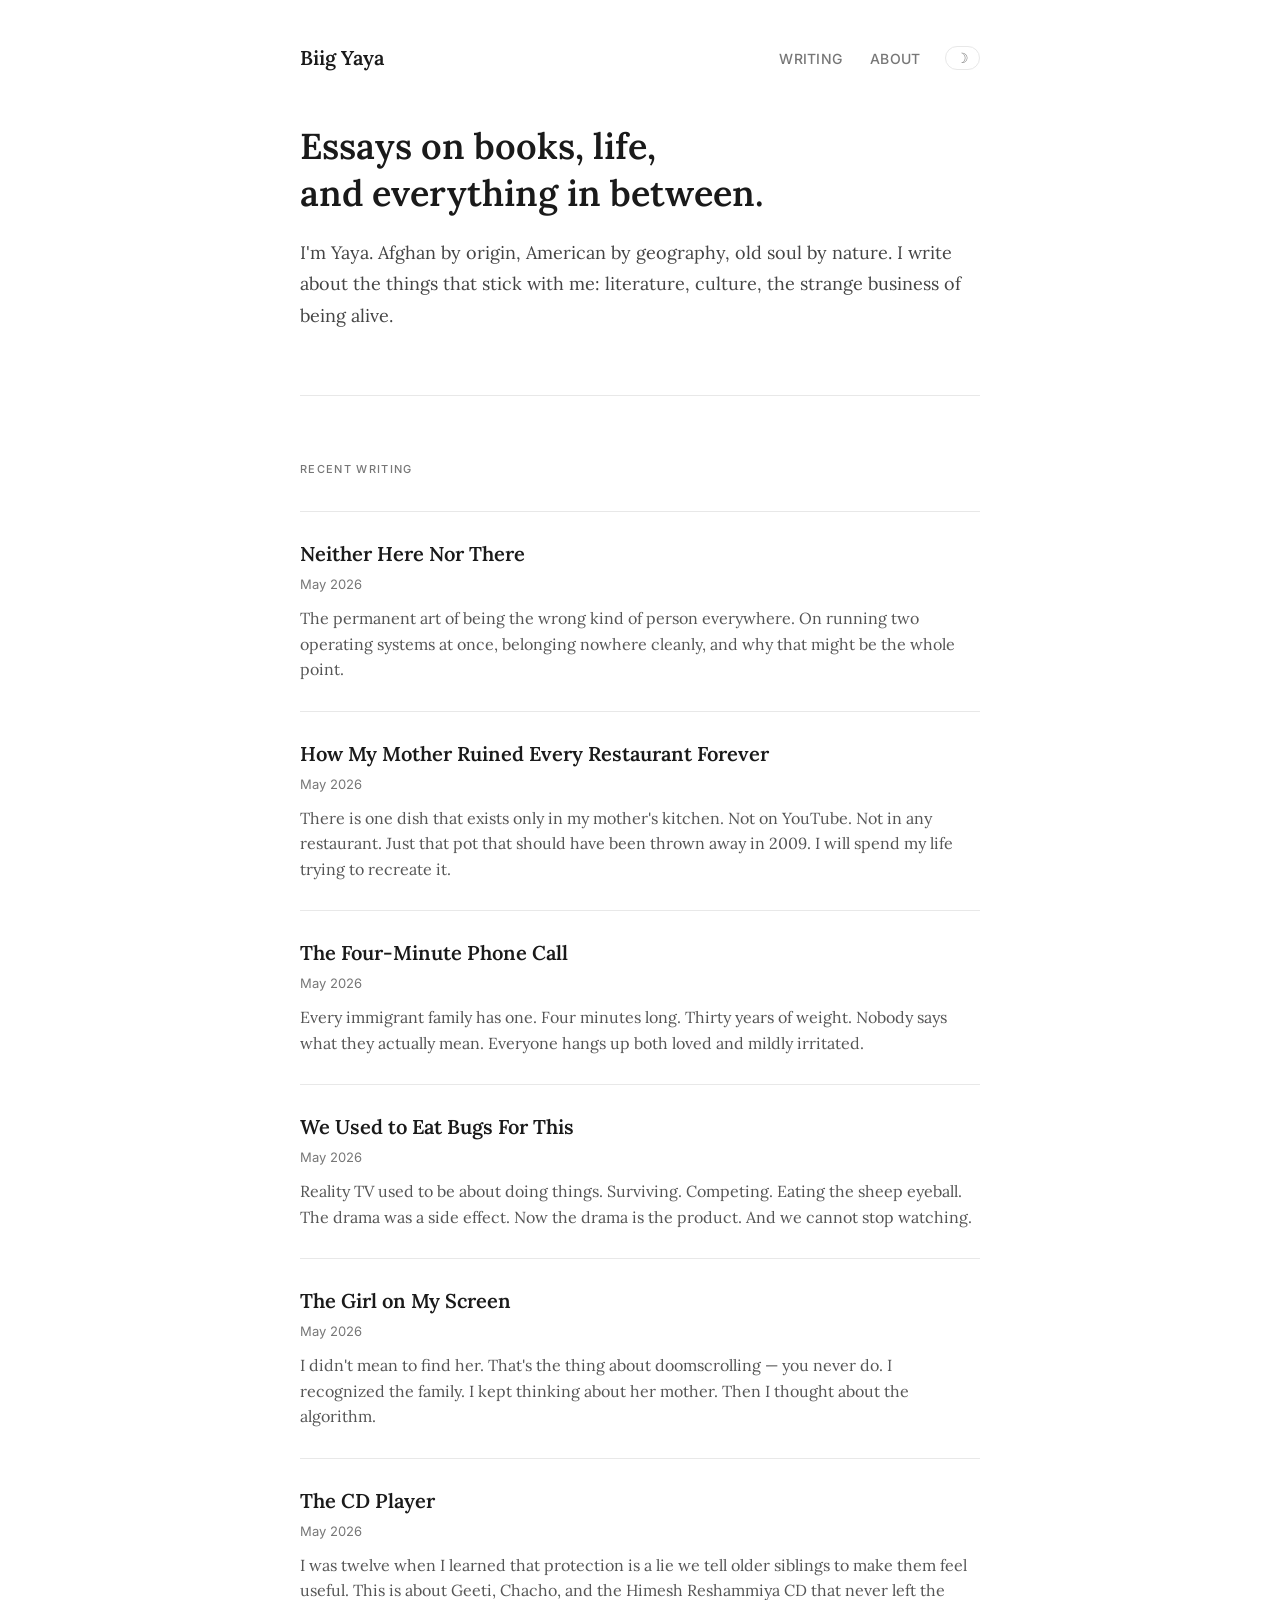
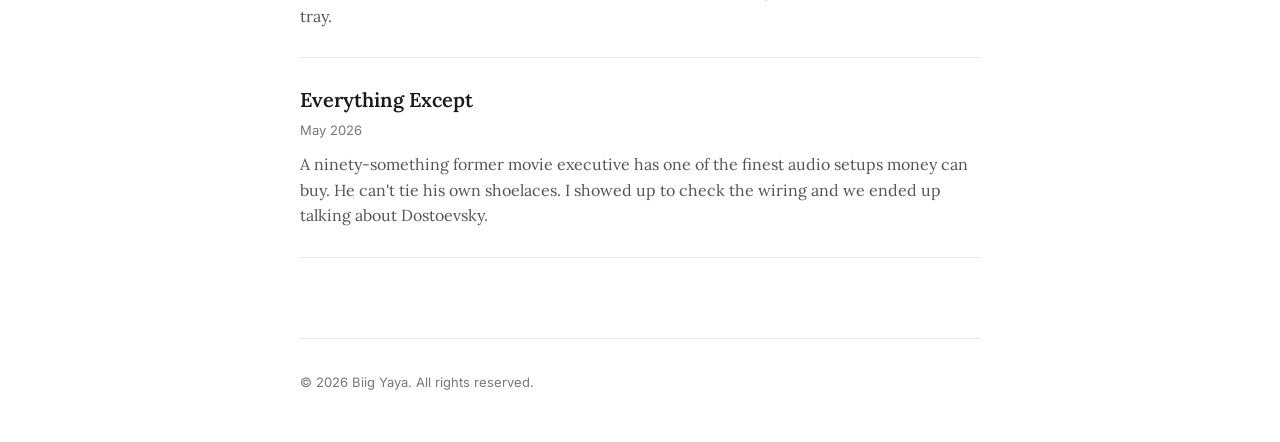
==== index.html @ b99a0c44 "Add files via upload" ====
<!DOCTYPE html>
<html lang="en">
<head>
  <meta charset="UTF-8">
  <meta name="viewport" content="width=device-width, initial-scale=1.0">
  <title>Biig Yaya</title>
  <link rel="stylesheet" href="style.css">
</head>
<body>

  <nav>
    <a href="index.html" class="nav-logo">Biig Yaya</a>
    <div style="display:flex; align-items:center; gap:24px;">
      <ul class="nav-links">
        <li><a href="index.html">Writing</a></li>
        <li><a href="about.html">About</a></li>
      </ul>
      <button class="theme-toggle" onclick="toggleTheme()" title="Toggle dark mode">
        <span class="icon" id="theme-icon">☽</span>
      </button>
    </div>
  </nav>

  <main>

    <section class="hero">
      <h1>Essays on books, life,<br>and everything in between.</h1>
      <p>I'm Yaya. Afghan by origin, American by geography, old soul by nature. I write about the things that stick with me: literature, culture, the strange business of being alive.</p>
    </section>

    <section class="articles-section">
      <h2>Recent writing</h2>
      <ul class="article-list">

        <li>
          <a href="articles/neither-here-nor-there.html">
            <div class="article-title">Neither Here Nor There</div>
            <div class="article-meta">May 2026</div>
            <div class="article-excerpt">The permanent art of being the wrong kind of person everywhere. On running two operating systems at once, belonging nowhere cleanly, and why that might be the whole point.</div>
          </a>
        </li>

        <li>
          <a href="articles/how-my-mother-ruined-every-restaurant-forever.html">
            <div class="article-title">How My Mother Ruined Every Restaurant Forever</div>
            <div class="article-meta">May 2026</div>
            <div class="article-excerpt">There is one dish that exists only in my mother's kitchen. Not on YouTube. Not in any restaurant. Just that pot that should have been thrown away in 2009. I will spend my life trying to recreate it.</div>
          </a>
        </li>

        <li>
          <a href="articles/the-four-minute-phone-call.html">
            <div class="article-title">The Four-Minute Phone Call</div>
            <div class="article-meta">May 2026</div>
            <div class="article-excerpt">Every immigrant family has one. Four minutes long. Thirty years of weight. Nobody says what they actually mean. Everyone hangs up both loved and mildly irritated.</div>
          </a>
        </li>

        <li>
          <a href="articles/we-used-to-eat-bugs-for-this.html">
            <div class="article-title">We Used to Eat Bugs For This</div>
            <div class="article-meta">May 2026</div>
            <div class="article-excerpt">Reality TV used to be about doing things. Surviving. Competing. Eating the sheep eyeball. The drama was a side effect. Now the drama is the product. And we cannot stop watching.</div>
          </a>
        </li>

        <li>
          <a href="articles/the-girl-on-my-screen.html">
            <div class="article-title">The Girl on My Screen</div>
            <div class="article-meta">May 2026</div>
            <div class="article-excerpt">I didn't mean to find her. That's the thing about doomscrolling — you never do. I recognized the family. I kept thinking about her mother. Then I thought about the algorithm.</div>
          </a>
        </li>

        <li>
          <a href="articles/the-cd-player.html">
            <div class="article-title">The CD Player</div>
            <div class="article-meta">May 2026</div>
            <div class="article-excerpt">I was twelve when I learned that protection is a lie we tell older siblings to make them feel useful. This is about Geeti, Chacho, and the Himesh Reshammiya CD that never left the tray.</div>
          </a>
        </li>

        <li>
          <a href="articles/everything-except.html">
            <div class="article-title">Everything Except</div>
            <div class="article-meta">May 2026</div>
            <div class="article-excerpt">A ninety-something former movie executive has one of the finest audio setups money can buy. He can't tie his own shoelaces. I showed up to check the wiring and we ended up talking about Dostoevsky.</div>
          </a>
        </li>

      </ul>
    </section>

  </main>

  <footer>
    &copy; 2026 Biig Yaya. All rights reserved.
  </footer>

  <script>
    const icon = document.getElementById('theme-icon');
    if (localStorage.getItem('theme') === 'dark') {
      document.body.classList.add('dark');
      icon.textContent = '☀';
    }
    function toggleTheme() {
      document.body.classList.toggle('dark');
      const dark = document.body.classList.contains('dark');
      localStorage.setItem('theme', dark ? 'dark' : 'light');
      icon.textContent = dark ? '☀' : '☽';
    }
  </script>

</body>
</html>
---- style.css ----
@import url('https://fonts.googleapis.com/css2?family=Lora:ital,wght@0,400;0,600;1,400&family=Inter:wght@400;500&display=swap');

*, *::before, *::after {
  box-sizing: border-box;
  margin: 0;
  padding: 0;
}

:root {
  --text: #1a1a1a;
  --muted: #777;
  --border: #e8e8e8;
  --bg: #ffffff;
  --surface: #f9f9f9;
  --excerpt: #555;
  --hero-p: #444;
  --max: 680px;
}

body.dark {
  --text: #e8e8e8;
  --muted: #888;
  --border: #2e2e2e;
  --bg: #111111;
  --surface: #1a1a1a;
  --excerpt: #aaa;
  --hero-p: #bbb;
}

body {
  font-family: 'Lora', Georgia, serif;
  font-size: 19px;
  line-height: 1.75;
  color: var(--text);
  background: var(--bg);
  padding: 0 24px;
  transition: background 0.2s, color 0.2s;
}

/* NAV */
nav {
  max-width: var(--max);
  margin: 0 auto;
  padding: 40px 0 48px;
  display: flex;
  justify-content: space-between;
  align-items: center;
}

.nav-left {
  display: flex;
  align-items: center;
  gap: 20px;
}

.nav-logo {
  font-family: 'Lora', serif;
  font-weight: 600;
  font-size: 20px;
  color: var(--text);
  text-decoration: none;
}

.nav-links {
  display: flex;
  gap: 28px;
  list-style: none;
  align-items: center;
}

.nav-links a {
  font-family: 'Inter', sans-serif;
  font-size: 14px;
  font-weight: 500;
  color: var(--muted);
  text-decoration: none;
  letter-spacing: 0.02em;
  text-transform: uppercase;
}

.nav-links a:hover {
  color: var(--text);
}

/* DARK MODE TOGGLE */
.theme-toggle {
  background: none;
  border: 1px solid var(--border);
  border-radius: 20px;
  padding: 4px 10px;
  cursor: pointer;
  font-size: 15px;
  color: var(--muted);
  transition: border-color 0.2s, color 0.2s;
  line-height: 1;
  display: flex;
  align-items: center;
  gap: 5px;
  font-family: 'Inter', sans-serif;
  font-size: 12px;
  font-weight: 500;
  letter-spacing: 0.03em;
}

.theme-toggle:hover {
  color: var(--text);
  border-color: var(--text);
}

.theme-toggle .icon {
  font-size: 14px;
}

/* MAIN CONTAINER */
main {
  max-width: var(--max);
  margin: 0 auto;
}

/* HOMEPAGE HERO */
.hero {
  padding-bottom: 64px;
  border-bottom: 1px solid var(--border);
  margin-bottom: 64px;
}

.hero h1 {
  font-size: 36px;
  font-weight: 600;
  line-height: 1.3;
  margin-bottom: 20px;
}

.hero p {
  color: var(--hero-p);
  font-size: 18px;
}

/* ARTICLE LIST */
.articles-section h2 {
  font-family: 'Inter', sans-serif;
  font-size: 11px;
  font-weight: 500;
  letter-spacing: 0.12em;
  text-transform: uppercase;
  color: var(--muted);
  margin-bottom: 32px;
}

.article-list {
  list-style: none;
}

.article-list li {
  padding: 28px 0;
  border-bottom: 1px solid var(--border);
}

.article-list li:first-child {
  border-top: 1px solid var(--border);
}

.article-list a {
  text-decoration: none;
  color: var(--text);
  display: block;
}

.article-list a:hover .article-title {
  text-decoration: underline;
  text-decoration-color: var(--border);
  text-underline-offset: 4px;
}

.article-title {
  font-size: 20px;
  font-weight: 600;
  margin-bottom: 6px;
  line-height: 1.35;
}

.article-meta {
  font-family: 'Inter', sans-serif;
  font-size: 13px;
  color: var(--muted);
  margin-bottom: 10px;
}

.article-excerpt {
  font-size: 16px;
  color: var(--excerpt);
  line-height: 1.6;
}

/* ARTICLE PAGE */
.article-header {
  padding-bottom: 40px;
  margin-bottom: 40px;
  border-bottom: 1px solid var(--border);
}

.article-header h1 {
  font-size: 38px;
  font-weight: 600;
  line-height: 1.25;
  margin-bottom: 16px;
}

.article-header .meta {
  font-family: 'Inter', sans-serif;
  font-size: 14px;
  color: var(--muted);
}

.article-body p {
  margin-bottom: 24px;
}

.article-body em {
  font-style: italic;
}

.article-body blockquote {
  border-left: 3px solid var(--border);
  padding-left: 20px;
  color: var(--muted);
  margin: 32px 0;
}

.back-link {
  display: inline-block;
  font-family: 'Inter', sans-serif;
  font-size: 13px;
  font-weight: 500;
  color: var(--muted);
  text-decoration: none;
  letter-spacing: 0.02em;
  margin-bottom: 48px;
}

.back-link:hover {
  color: var(--text);
}

/* ABOUT PAGE */
.about-header {
  margin-bottom: 40px;
}

.about-header h1 {
  font-size: 36px;
  font-weight: 600;
  margin-bottom: 8px;
}

.about-header .subtitle {
  font-family: 'Inter', sans-serif;
  font-size: 14px;
  color: var(--muted);
}

.about-body p {
  margin-bottom: 24px;
}

/* FOOTER */
footer {
  max-width: var(--max);
  margin: 80px auto 48px;
  padding-top: 32px;
  border-top: 1px solid var(--border);
  font-family: 'Inter', sans-serif;
  font-size: 13px;
  color: var(--muted);
}

/* RESPONSIVE */
@media (max-width: 600px) {
  body { font-size: 17px; }
  .hero h1 { font-size: 28px; }
  .article-header h1 { font-size: 28px; }
  nav { padding: 28px 0 36px; }
  .nav-links { gap: 18px; }
}
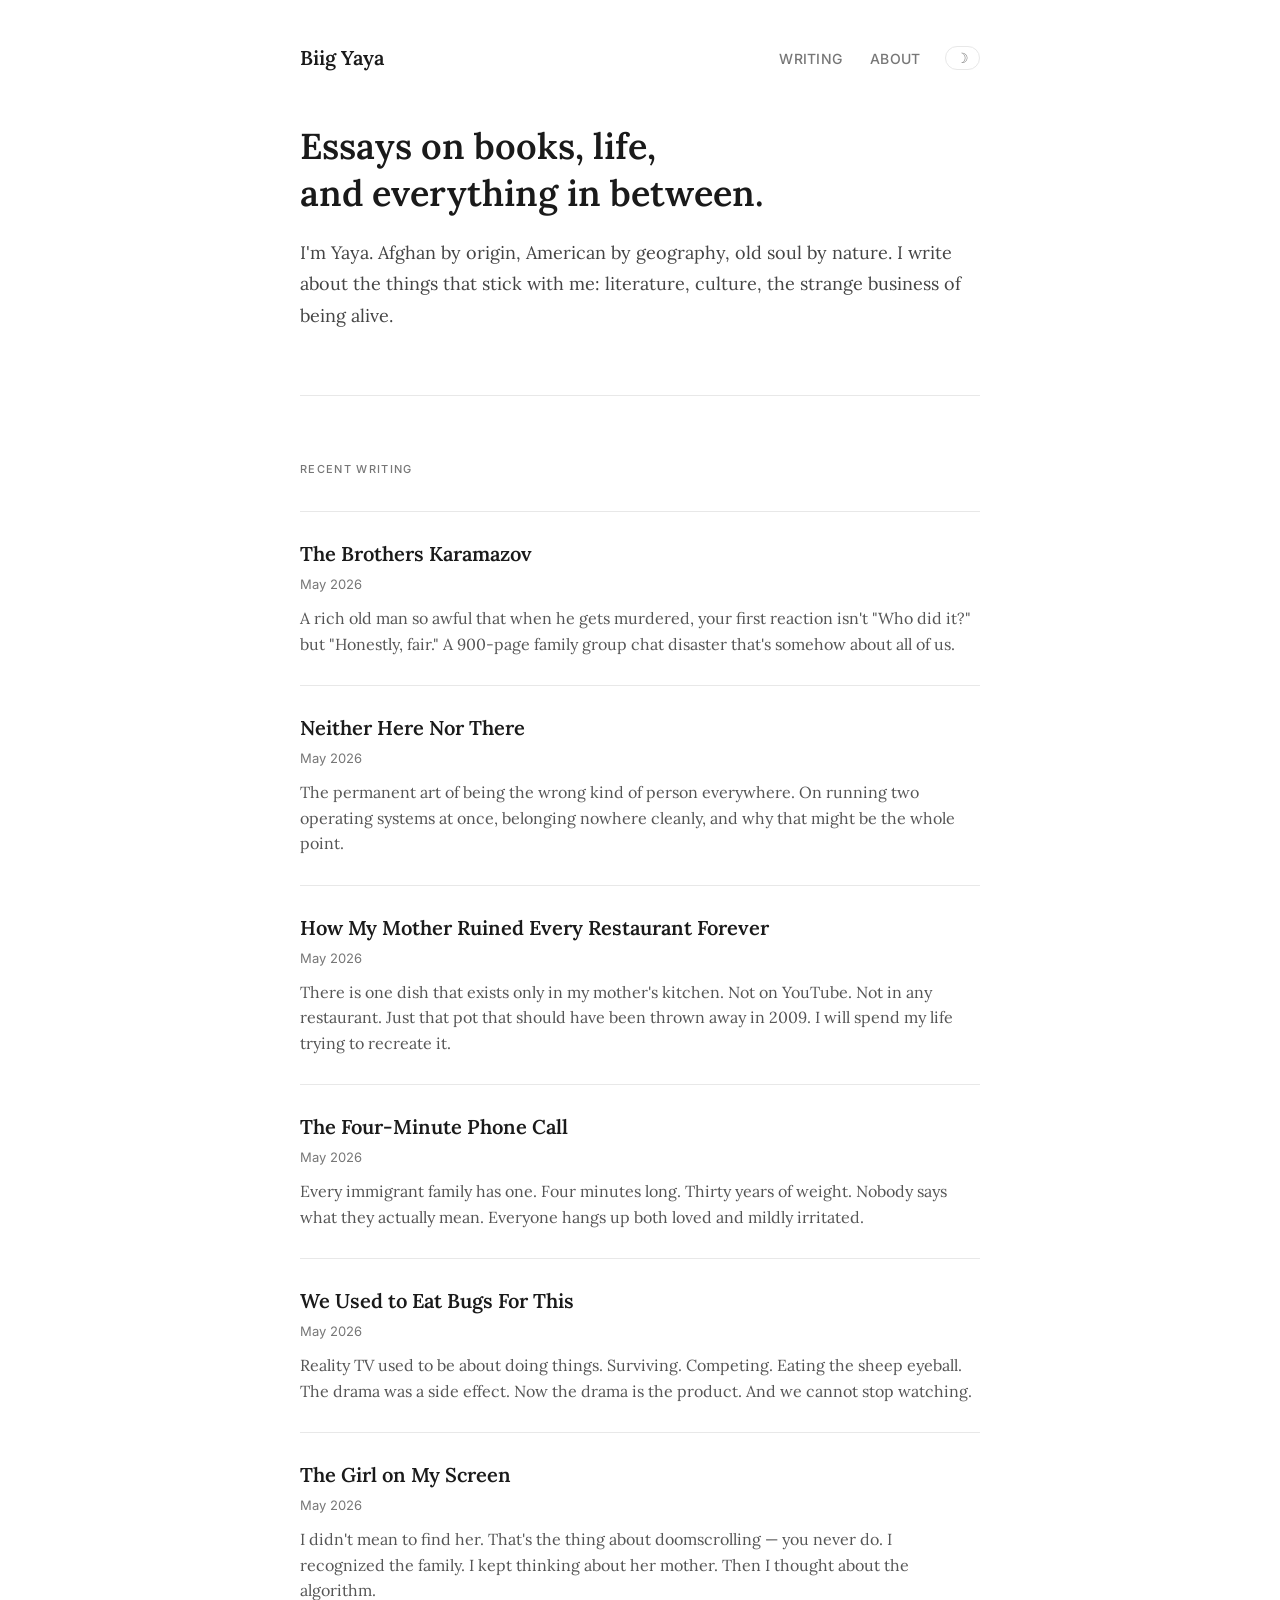
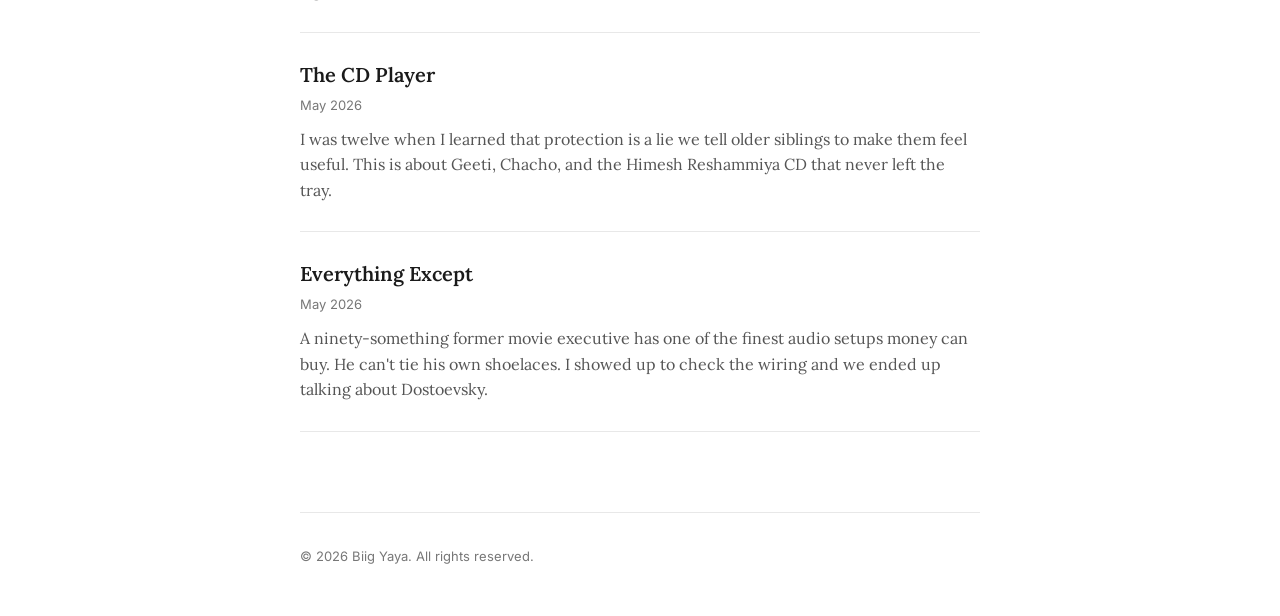
==== commit e23ebf5c: "Add files via upload" ====
--- a/index.html
+++ b/index.html
@@ -31,6 +31,14 @@
     <section class="articles-section">
       <h2>Recent writing</h2>
       <ul class="article-list">
+
+        <li>
+          <a href="articles/the-brothers-karamazov.html">
+            <div class="article-title">The Brothers Karamazov</div>
+            <div class="article-meta">May 2026</div>
+            <div class="article-excerpt">A rich old man so awful that when he gets murdered, your first reaction isn't "Who did it?" but "Honestly, fair." A 900-page family group chat disaster that's somehow about all of us.</div>
+          </a>
+        </li>
 
         <li>
           <a href="articles/neither-here-nor-there.html">
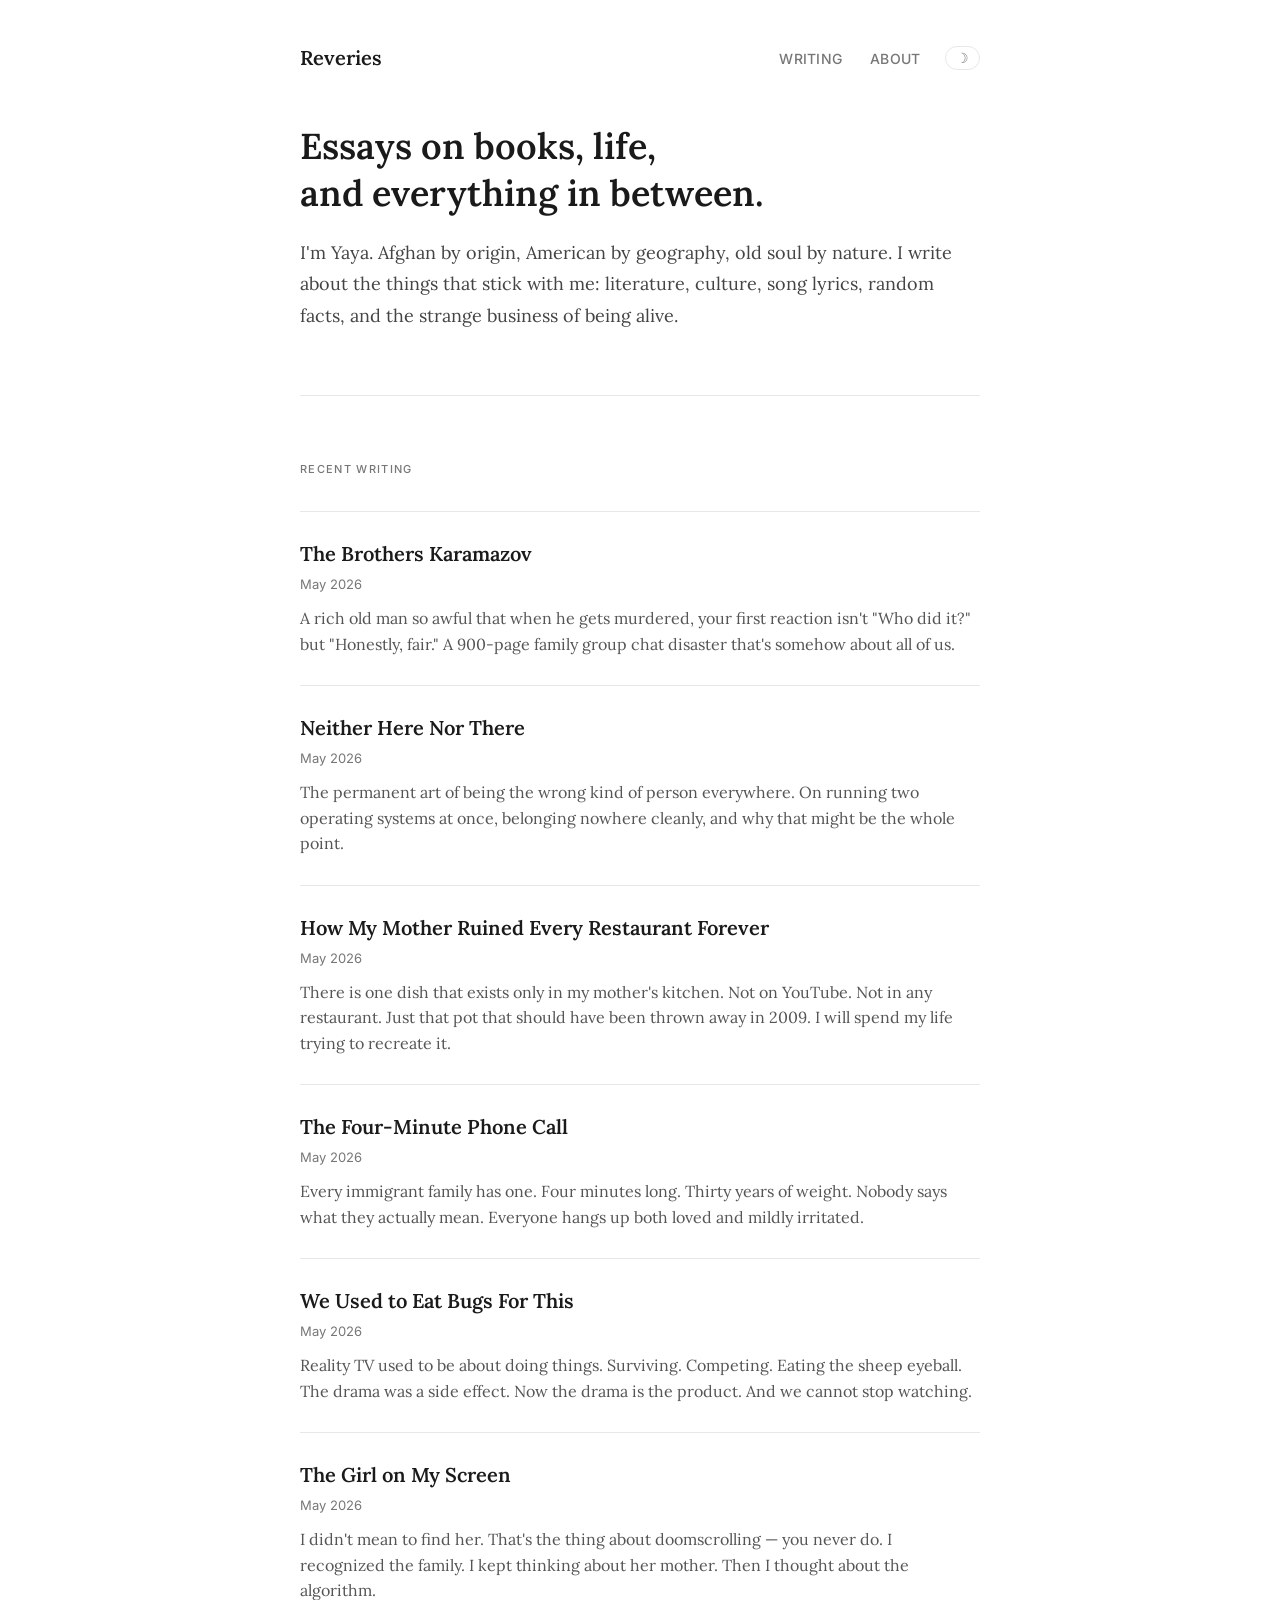
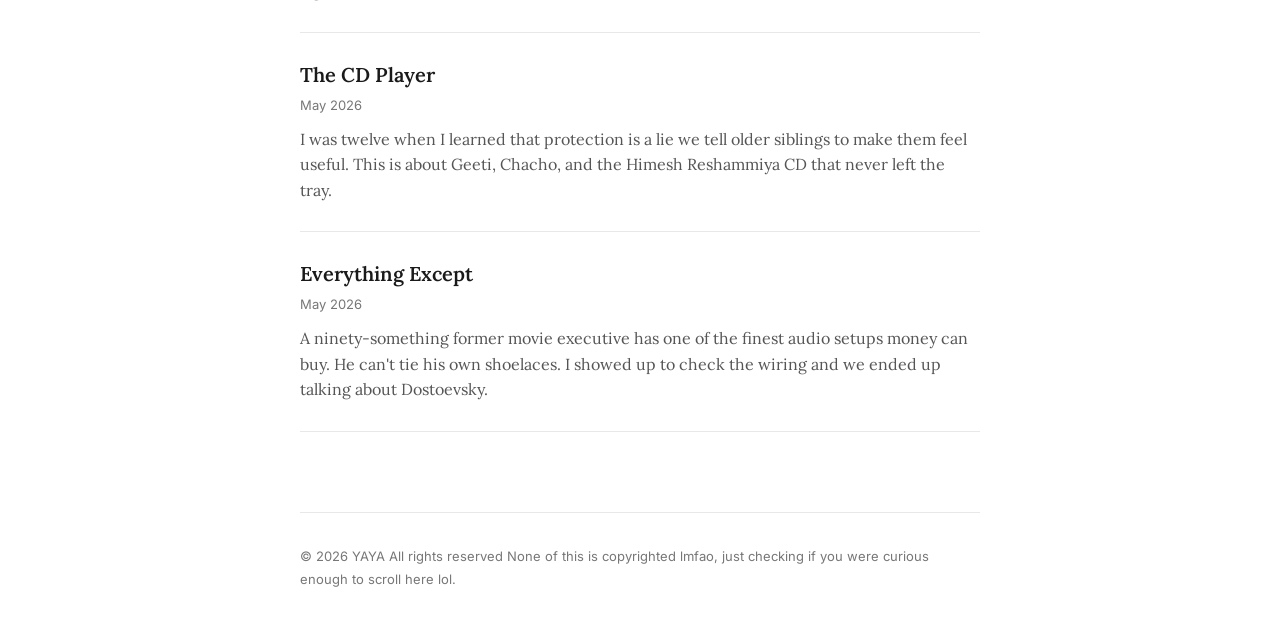
==== commit 7d008d62: "Enhance personal description in the hero section Updated personal description to include 'song lyric" ====
--- a/index.html
+++ b/index.html
@@ -3,13 +3,13 @@
 <head>
   <meta charset="UTF-8">
   <meta name="viewport" content="width=device-width, initial-scale=1.0">
-  <title>Biig Yaya</title>
+  <title>Reveries</title>
   <link rel="stylesheet" href="style.css">
 </head>
 <body>
 
   <nav>
-    <a href="index.html" class="nav-logo">Biig Yaya</a>
+    <a href="index.html" class="nav-logo">Reveries</a>
     <div style="display:flex; align-items:center; gap:24px;">
       <ul class="nav-links">
         <li><a href="index.html">Writing</a></li>
@@ -25,7 +25,7 @@
 
     <section class="hero">
       <h1>Essays on books, life,<br>and everything in between.</h1>
-      <p>I'm Yaya. Afghan by origin, American by geography, old soul by nature. I write about the things that stick with me: literature, culture, the strange business of being alive.</p>
+      <p>I'm Yaya. Afghan by origin, American by geography, old soul by nature. I write about the things that stick with me: literature, culture, song lyrics, random facts, and the strange business of being alive.</p>
     </section>
 
     <section class="articles-section">
@@ -102,7 +102,7 @@
   </main>
 
   <footer>
-    &copy; 2026 Biig Yaya. All rights reserved.
+    &copy; 2026 YAYA All rights reserved  None of this is copyrighted lmfao, just checking if you were curious enough to scroll here lol.
   </footer>
 
   <script>
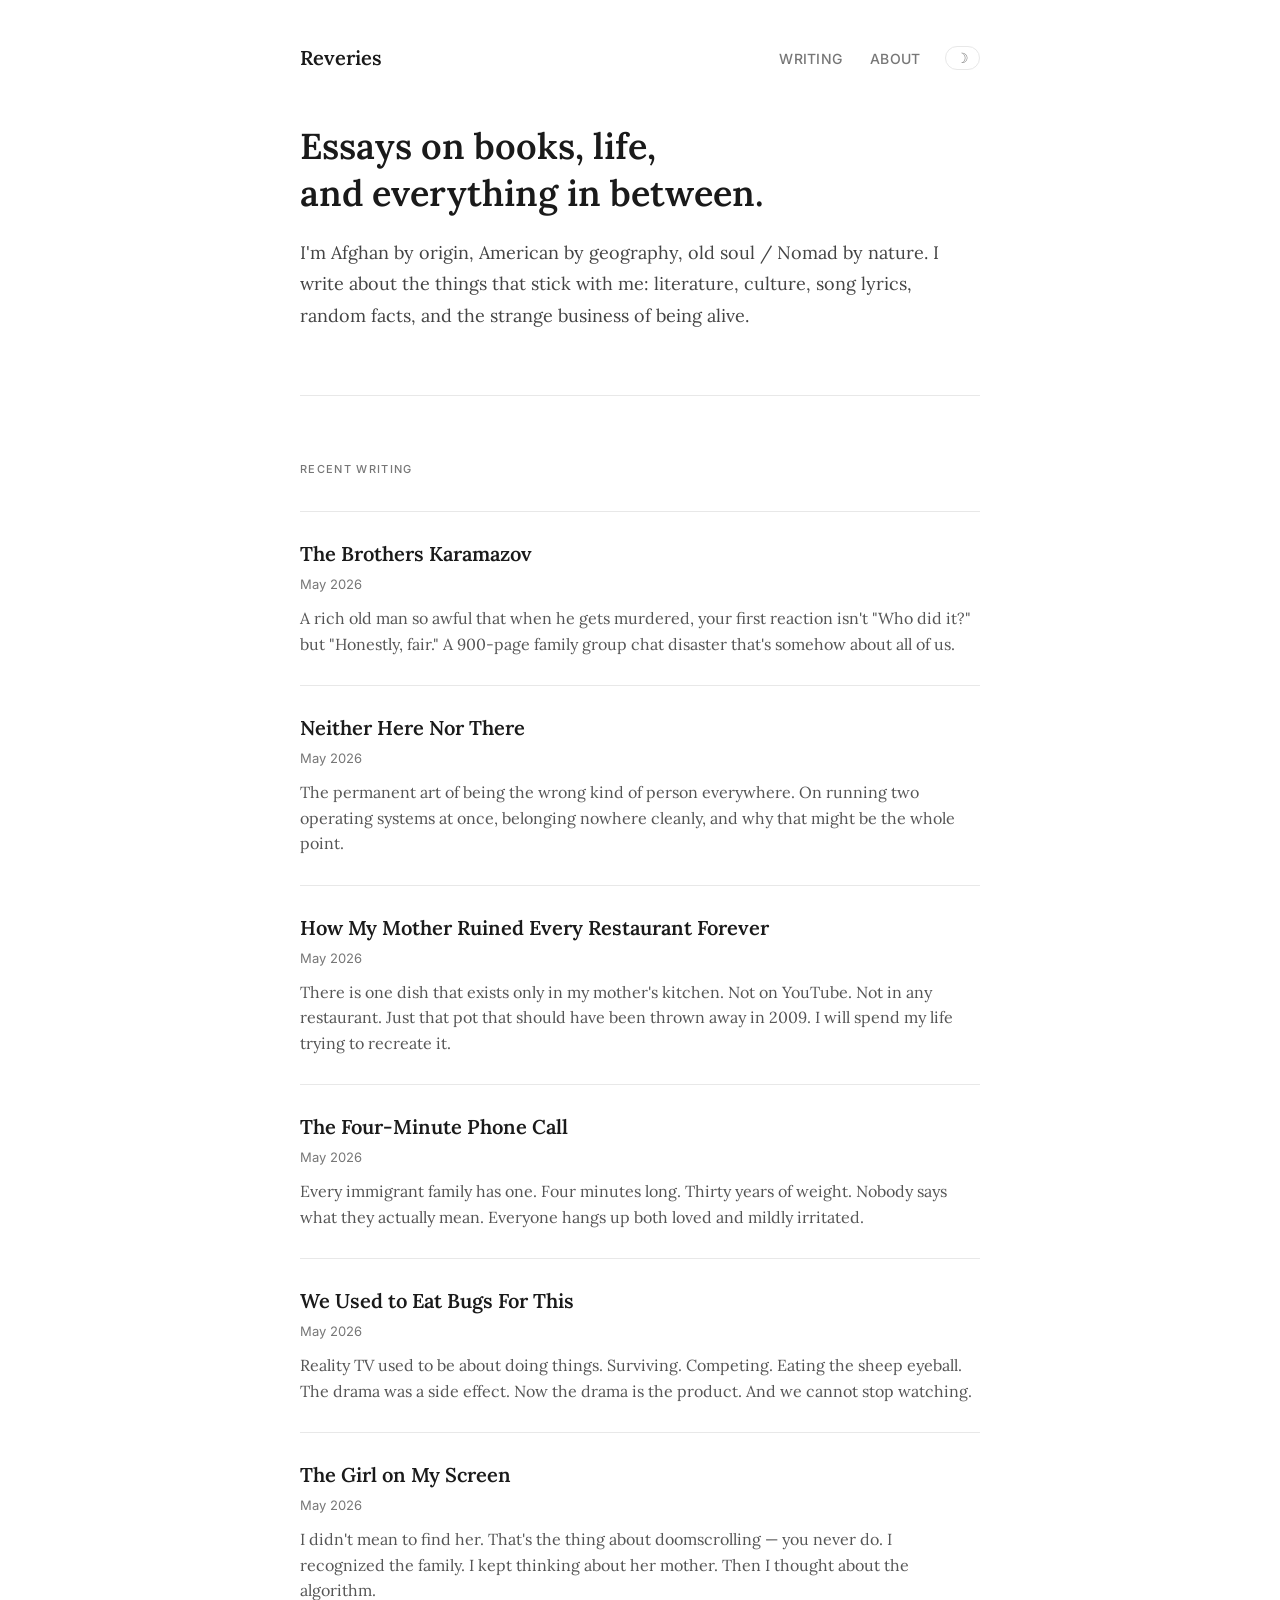
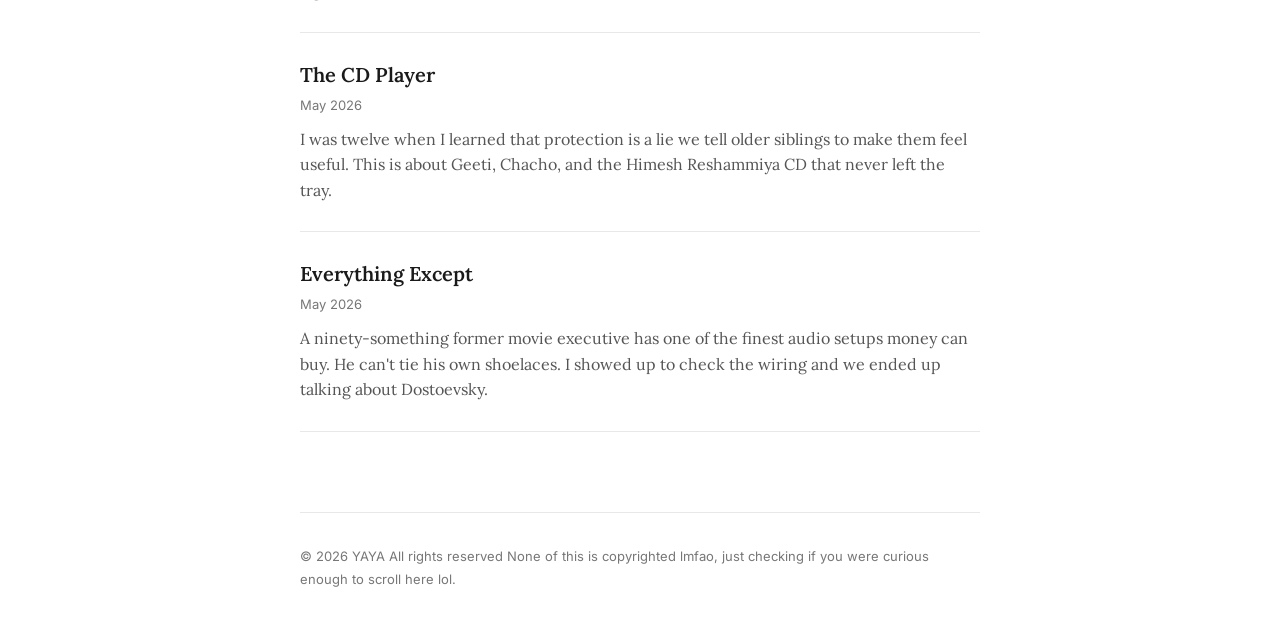
==== commit 1bd248ab: "Update index.html" ====
--- a/index.html
+++ b/index.html
@@ -25,7 +25,7 @@
 
     <section class="hero">
       <h1>Essays on books, life,<br>and everything in between.</h1>
-      <p>I'm Yaya. Afghan by origin, American by geography, old soul by nature. I write about the things that stick with me: literature, culture, song lyrics, random facts, and the strange business of being alive.</p>
+      <p>I'm Afghan by origin, American by geography, old soul / Nomad by nature. I write about the things that stick with me: literature, culture, song lyrics, random facts, and the strange business of being alive.</p>
     </section>
 
     <section class="articles-section">
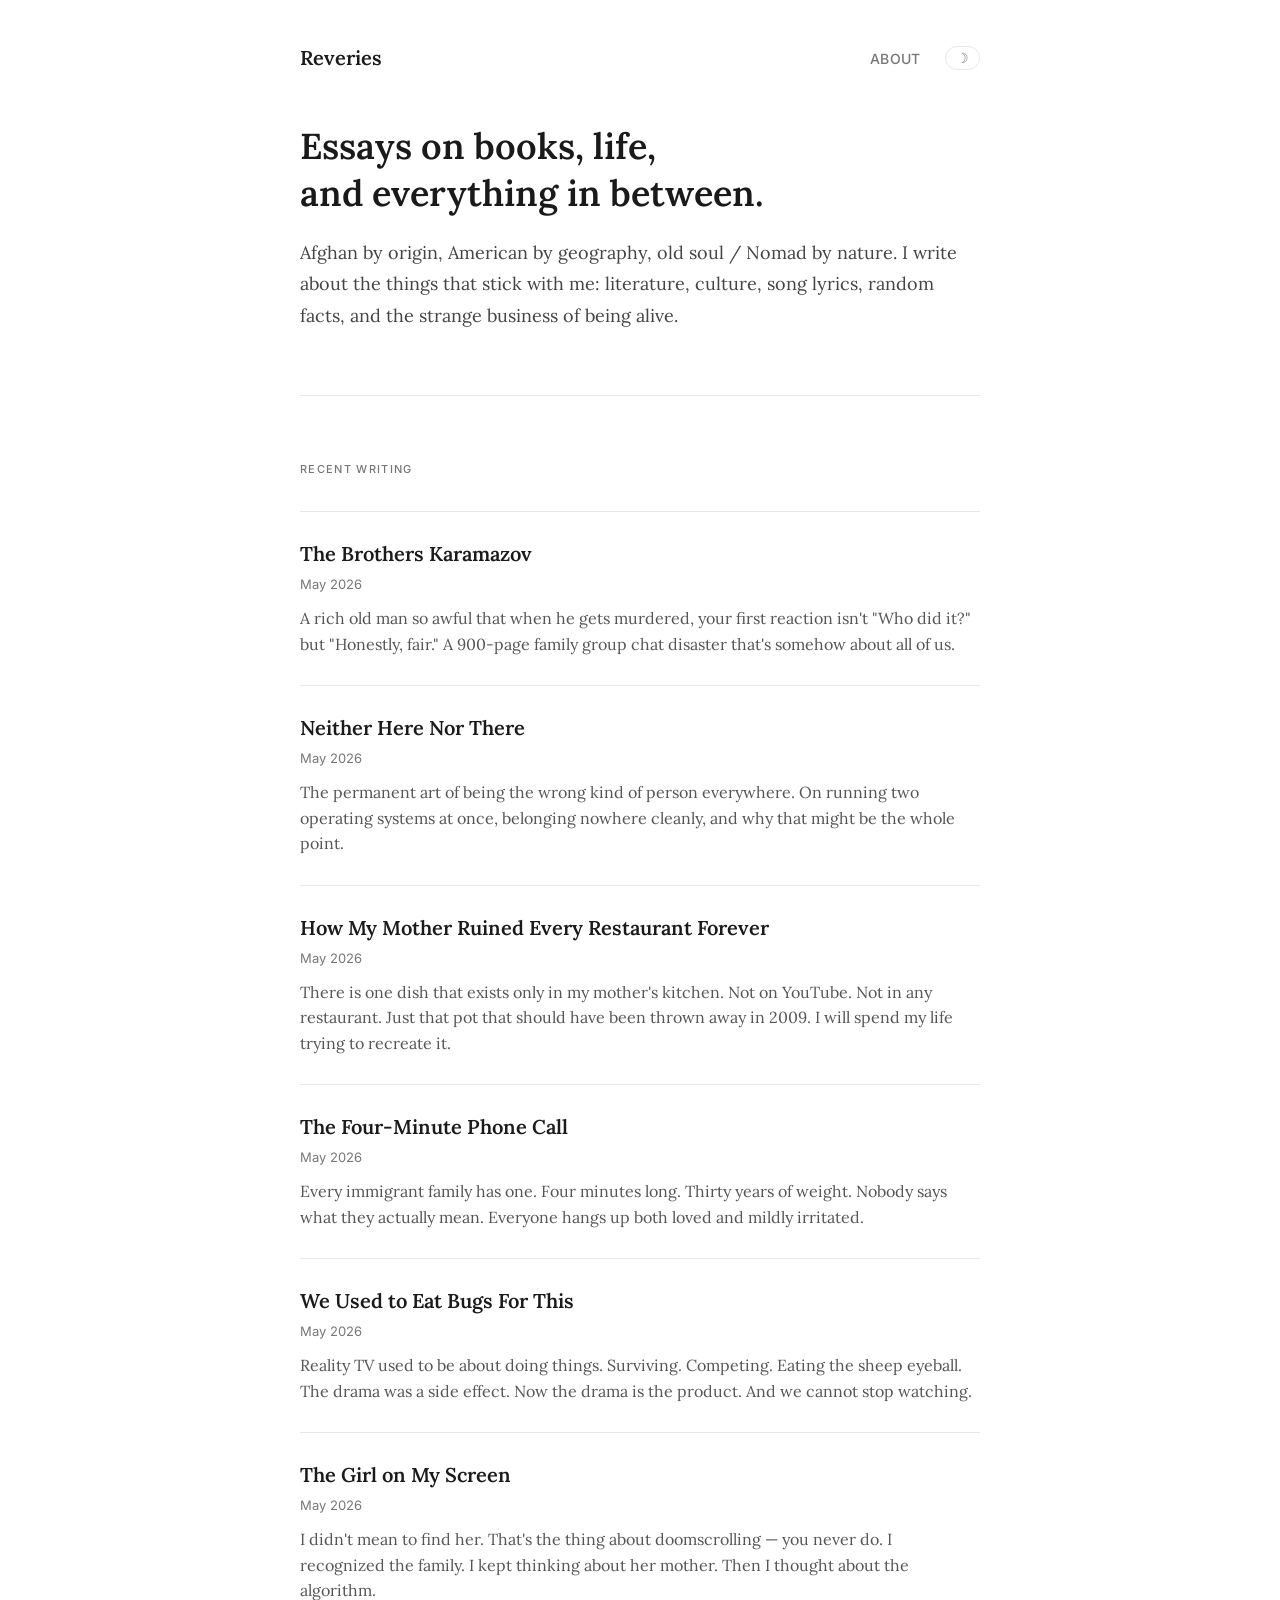
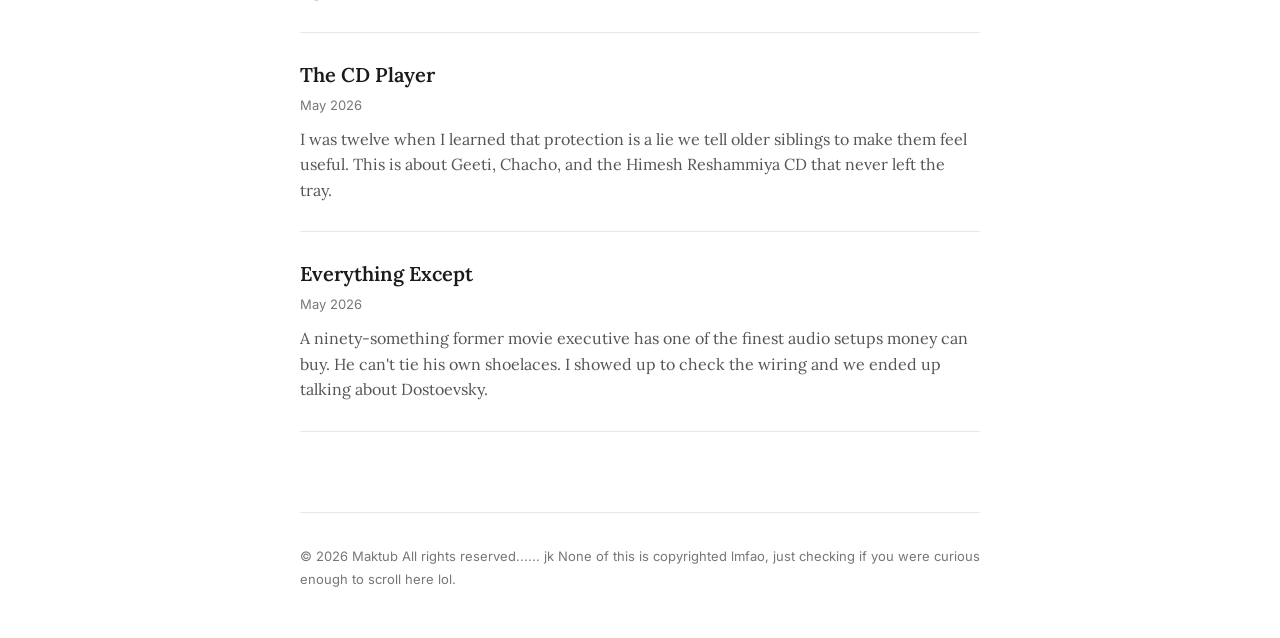
==== commit 524896a0: "Update index.html" ====
--- a/index.html
+++ b/index.html
@@ -3,7 +3,7 @@
 <head>
   <meta charset="UTF-8">
   <meta name="viewport" content="width=device-width, initial-scale=1.0">
-  <title>Reveries</title>
+  <title>maktub</title>
   <link rel="stylesheet" href="style.css">
 </head>
 <body>
@@ -12,7 +12,6 @@
     <a href="index.html" class="nav-logo">Reveries</a>
     <div style="display:flex; align-items:center; gap:24px;">
       <ul class="nav-links">
-        <li><a href="index.html">Writing</a></li>
         <li><a href="about.html">About</a></li>
       </ul>
       <button class="theme-toggle" onclick="toggleTheme()" title="Toggle dark mode">
@@ -25,7 +24,7 @@
 
     <section class="hero">
       <h1>Essays on books, life,<br>and everything in between.</h1>
-      <p>I'm Afghan by origin, American by geography, old soul / Nomad by nature. I write about the things that stick with me: literature, culture, song lyrics, random facts, and the strange business of being alive.</p>
+      <p>Afghan by origin, American by geography, old soul / Nomad by nature. I write about the things that stick with me: literature, culture, song lyrics, random facts, and the strange business of being alive.</p>
     </section>
 
     <section class="articles-section">
@@ -102,7 +101,7 @@
   </main>
 
   <footer>
-    &copy; 2026 YAYA All rights reserved  None of this is copyrighted lmfao, just checking if you were curious enough to scroll here lol.
+    &copy; 2026 Maktub All rights reserved...... jk None of this is copyrighted lmfao, just checking if you were curious enough to scroll here lol.
   </footer>
 
   <script>
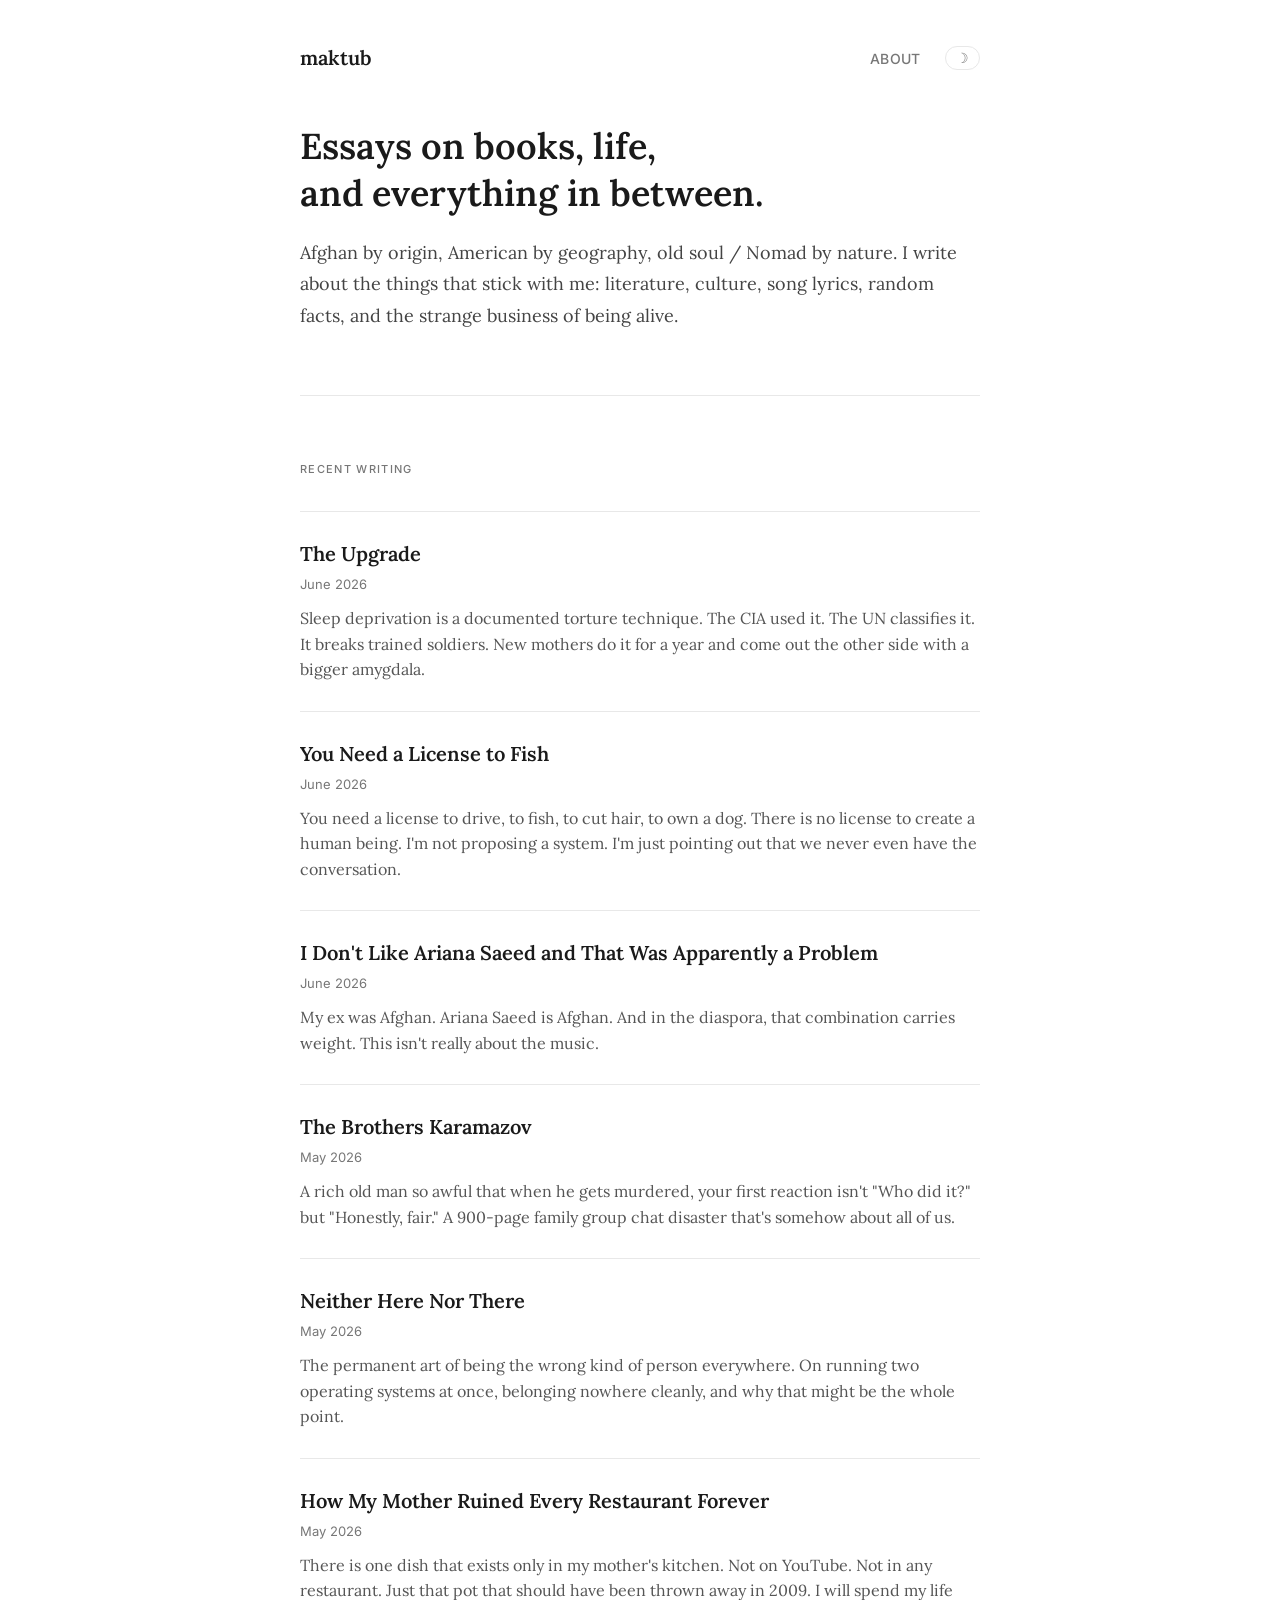
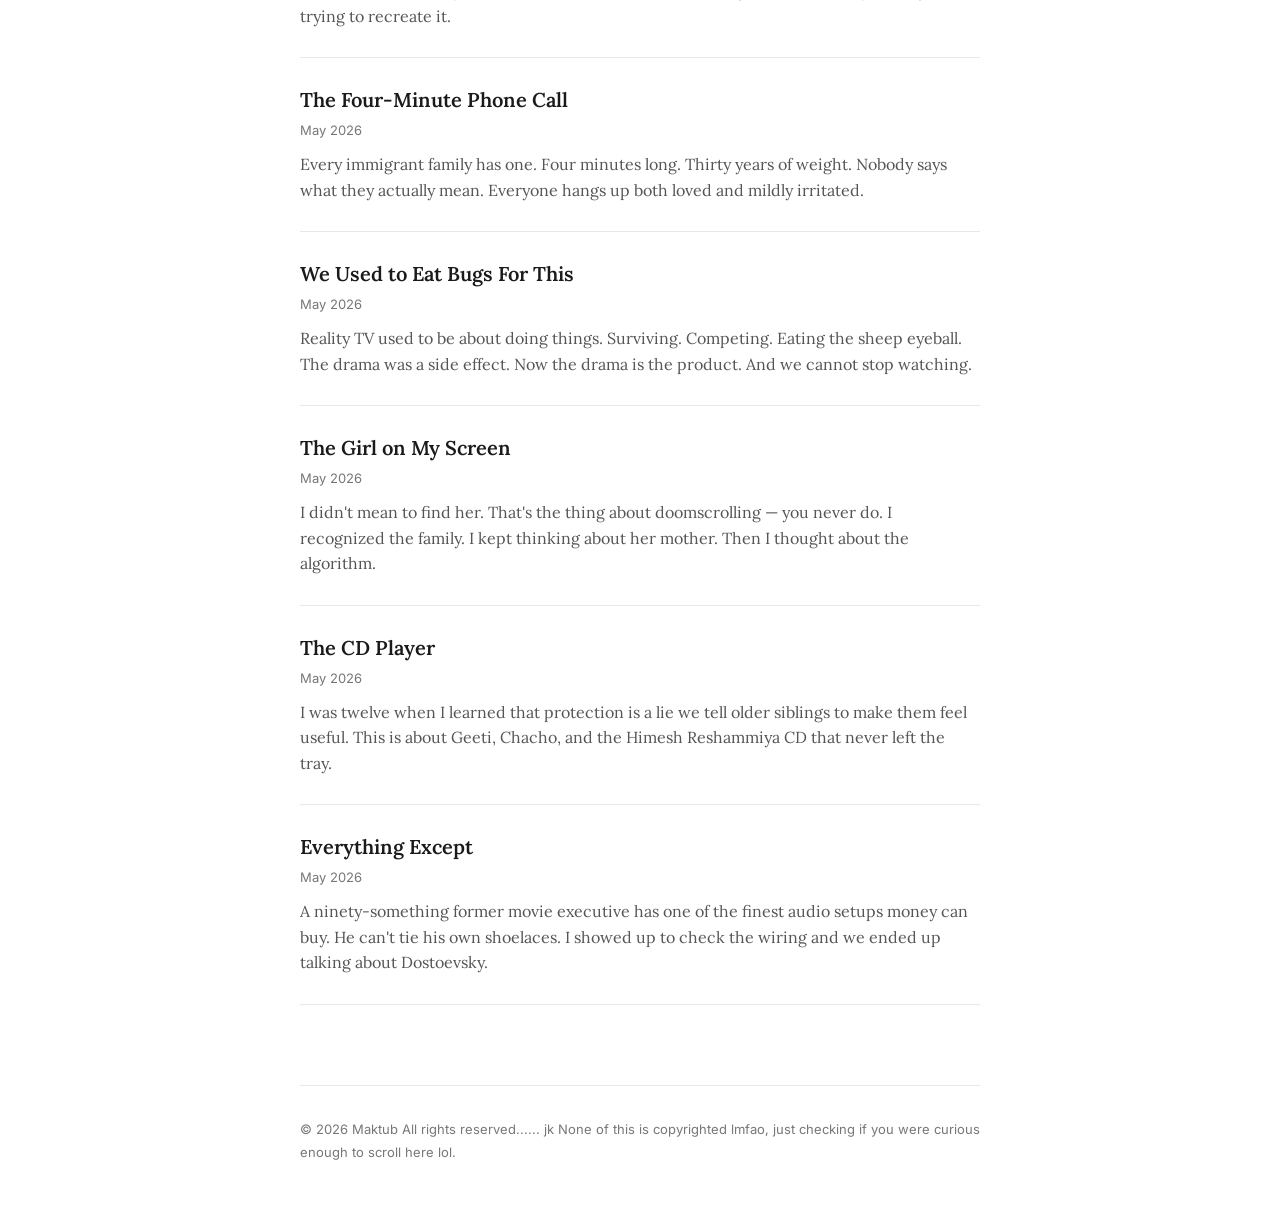
==== commit 027ed9fc: "Add files via upload" ====
--- a/index.html
+++ b/index.html
@@ -9,7 +9,7 @@
 <body>
 
   <nav>
-    <a href="index.html" class="nav-logo">Reveries</a>
+    <a href="index.html" class="nav-logo">maktub</a>
     <div style="display:flex; align-items:center; gap:24px;">
       <ul class="nav-links">
         <li><a href="about.html">About</a></li>
@@ -30,6 +30,30 @@
     <section class="articles-section">
       <h2>Recent writing</h2>
       <ul class="article-list">
+
+        <li>
+          <a href="articles/2026-06-07-the-upgrade.html">
+            <div class="article-title">The Upgrade</div>
+            <div class="article-meta">June 2026</div>
+            <div class="article-excerpt">Sleep deprivation is a documented torture technique. The CIA used it. The UN classifies it. It breaks trained soldiers. New mothers do it for a year and come out the other side with a bigger amygdala.</div>
+          </a>
+        </li>
+
+        <li>
+          <a href="articles/2026-06-06-you-need-a-license-to-fish.html">
+            <div class="article-title">You Need a License to Fish</div>
+            <div class="article-meta">June 2026</div>
+            <div class="article-excerpt">You need a license to drive, to fish, to cut hair, to own a dog. There is no license to create a human being. I'm not proposing a system. I'm just pointing out that we never even have the conversation.</div>
+          </a>
+        </li>
+
+        <li>
+          <a href="articles/i-dont-like-ariana-saeed.html">
+            <div class="article-title">I Don't Like Ariana Saeed and That Was Apparently a Problem</div>
+            <div class="article-meta">June 2026</div>
+            <div class="article-excerpt">My ex was Afghan. Ariana Saeed is Afghan. And in the diaspora, that combination carries weight. This isn't really about the music.</div>
+          </a>
+        </li>
 
         <li>
           <a href="articles/the-brothers-karamazov.html">
